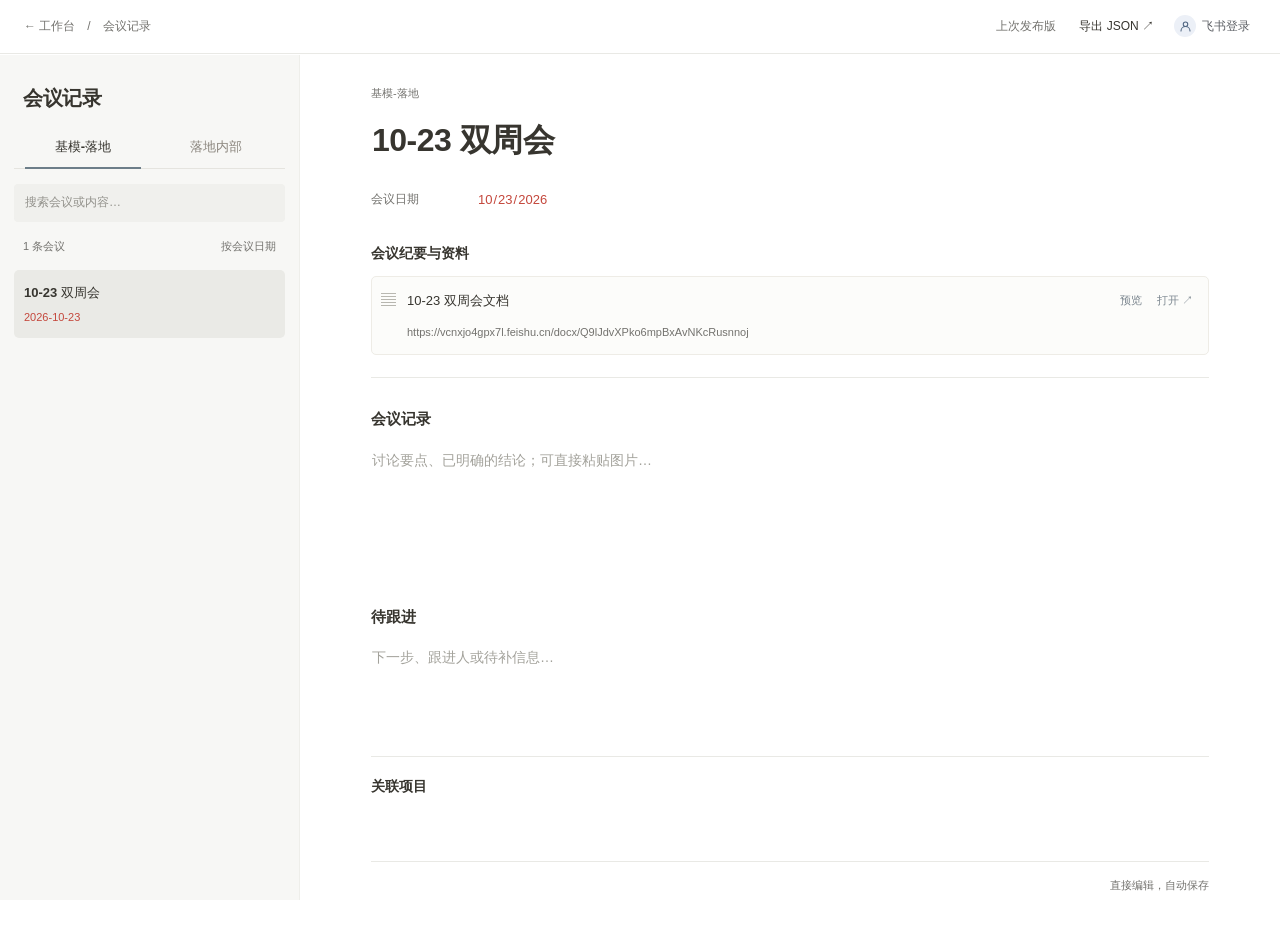
==== meetings.html @ de962060 "Enforce verified workspace administrator and commenter roles" ====
<!doctype html>
<html lang="zh-CN">
<head>
  <meta name="board-edition" content="2026-11-05-d6e3038c9b0334cf">
  <meta charset="utf-8">
  <meta name="viewport" content="width=device-width, initial-scale=1">
  <meta name="description" content="会议纪要与资料：基模-落地、落地内部，记录讨论与跟进。">
  <title>会议记录 · 基模-落地牵引项目管理</title>
  <link rel="icon" href="data:image/svg+xml,%3Csvg xmlns='http://www.w3.org/2000/svg' viewBox='0 0 32 32'%3E%3Crect width='32' height='32' rx='6' fill='%23f0efed'/%3E%3Cpath d='M9 8h10l5 5v12H9zM19 8v6h5M13 18h7M13 21h5' fill='none' stroke='%2337352f' stroke-width='1.5'/%3E%3C/svg%3E">
  <link rel="stylesheet" href="meetings.css?v=20261127-permissions">
  <link rel="stylesheet" href="workspace-account.css?v=20261126-account">
  <link rel="stylesheet" href="rich-text.css?v=20261123-citation-plain">
  <link rel="stylesheet" href="date-styles.css?v=20261030-dates">
</head>
<body class="meeting-reader">
  <a class="skip-link" href="#meetingEditor">跳到会议内容</a>
  <header class="topbar">
    <a class="back-link" href="./">← 工作台</a>
    <span class="breadcrumb" aria-hidden="true">/</span><span class="breadcrumb">会议记录</span>
    <div class="header-actions">
      <button id="saveStatus" class="save-status" title="保存当前更改" aria-live="polite">正在读取…</button>
      <button id="undoDelete" disabled>撤销删除</button>
      <button id="openTrash" disabled>回收站 <span id="trashCount"></span></button>
      <button id="exportMeetings">导出 JSON ↗</button><button id="legacyMeetings" hidden>本机备份</button><div id="workspaceAccount" class="workspace-account"></div>
    </div>
  </header>
  <div id="saveMessage" class="save-message" role="alert" hidden></div>
  <div class="meeting-layout">
    <aside class="meeting-sidebar" aria-label="会议列表">
      <div class="list-heading"><div><h1>会议记录</h1></div><button id="newMeeting" class="add-button" aria-label="新建会议">＋ 新建会议</button></div>
      <div class="meeting-tabs" role="tablist" aria-label="会议分栏"><button id="crossTeamTab" role="tab" data-category="cross-team" aria-selected="true" aria-controls="meetingList">基模-落地</button><button id="internalTab" role="tab" data-category="internal" aria-selected="false" aria-controls="meetingList" tabindex="-1">落地内部</button></div>
      <label class="search-label"><span class="sr-only">搜索会议</span><input id="meetingSearch" type="search" placeholder="搜索会议或内容…" autocomplete="off"></label>
      <div class="list-caption"><span id="meetingCount"></span><span>按会议日期</span></div>
      <nav id="meetingList" class="meeting-list" role="tabpanel" aria-labelledby="crossTeamTab"></nav>
    </aside>
    <main class="meeting-main">
      <section id="loadError" class="empty-state" hidden aria-labelledby="loadErrorTitle">
        <span class="document-mark" aria-hidden="true">▤</span><h2 id="loadErrorTitle">暂时无法读取会议记录</h2>
        <p id="loadErrorText"></p><p>原记录未被覆盖。</p>
        <div class="empty-actions"><button id="exportRaw">导出原始记录</button><button id="retryLoad">重新读取</button></div>
      </section>
      <section id="emptyState" class="empty-state" hidden><span class="document-mark" aria-hidden="true">▤</span><h2 id="emptyTitle">基模-落地</h2><p id="emptyMessage">还没有会议，先添加一份纪要。</p><button id="createFromEmpty" class="primary">＋ 新建会议</button></section>
      <article id="meetingEditor" class="meeting-editor" aria-label="会议内容" tabindex="-1" hidden>
        <div class="editor-eyebrow"><span id="meetingCategoryLabel">基模-落地</span><div class="meeting-actions"><button id="moveMeeting">移到落地内部</button><button id="deleteMeeting" class="delete-button">删除会议</button></div></div>
        <label class="sr-only" for="meetingTitle">会议标题</label><input id="meetingTitle" class="meeting-title" placeholder="未命名会议" maxlength="200" autocomplete="off" data-field="title">
        <div class="properties">
          <label for="meetingDate">会议日期</label><input id="meetingDate" type="date" data-field="date">
        </div>
        <section class="materials-section" aria-labelledby="materialsHeading">
          <div class="section-heading"><h2 id="materialsHeading">会议纪要与资料</h2><button id="uploadMaterial">↑ 上传文件</button><input id="meetingFileInput" type="file" multiple hidden></div>
          <form id="materialLinkForm" class="material-link-form"><label class="sr-only" for="materialLinkInput">飞书纪要或文档链接</label><input id="materialLinkInput" type="url" placeholder="粘贴飞书纪要或文档链接…" required autocomplete="off"><button type="submit">添加链接</button></form>
          <div id="materialList"></div>
        </section>
        <section class="writing-section"><label for="meetingNotes">会议记录</label><div id="meetingNotesHost"></div></section>
        <section class="writing-section"><label for="meetingFollowUp">待跟进</label><div id="meetingFollowUpHost"></div></section>
        <section class="project-section" aria-labelledby="projectHeading">
          <div class="section-heading"><h2 id="projectHeading">关联项目</h2></div>
          <div id="linkedProjects" class="linked-projects"></div>
          <details id="projectPicker" class="project-picker"><summary>选择关联项目</summary><label class="sr-only" for="projectSearch">搜索可关联项目</label><input id="projectSearch" type="search" placeholder="搜索项目标题…" autocomplete="off"><p id="projectReadNotice" class="muted"></p><div id="projectChoices" class="project-choices"></div></details>
        </section>
        <footer class="editor-footer"><span id="editedAt"></span><span>直接编辑，自动保存</span></footer>
      </article>
    </main>
  </div>
  <dialog id="materialPreview" class="material-preview"><header><h2 id="previewTitle">会议资料</h2><a id="previewOpen" target="_blank" rel="noopener noreferrer">打开原文 ↗</a><button id="closePreview" aria-label="关闭资料预览">×</button></header><div id="previewBody"></div></dialog>
  <dialog id="meetingTrash" class="meeting-trash" aria-labelledby="trashTitle"><header><h2 id="trashTitle">回收站</h2><button id="closeTrash" aria-label="关闭回收站">×</button></header><div id="trashList"></div></dialog>
  <div id="meetingToast" class="toast" role="status" hidden></div>
  <script type="importmap">{
  "imports": {
    "./workbench-model.js": "./workbench-model.js?v=20261105-feishu",
    "./color-presets.js": "./color-presets.js?v=20261105-feishu",
    "./deployment-config.js": "./deployment-config.js?v=20261105-sync",
    "./deployment-config.js?v=20261105-editions": "./deployment-config.js?v=20261105-sync",
    "./rich-text.js": "./rich-text.js?v=20261123-inline-citations",
    "./rich-text.js?v=20261030-card-preview": "./rich-text.js?v=20261123-inline-citations",
    "./rich-text.js?v=20261030-comment-interactions": "./rich-text.js?v=20261123-inline-citations"
  }
}</script>
  <script type="module" src="meetings.js?v=20261127-permissions"></script>
</body>
</html>
---- meetings.css ----
:root{--ink:#37352f;--muted:#73726e;--line:#e9e9e5;--soft:#f7f7f5;--font:-apple-system,"SF Pro Text","PingFang SC","Noto Sans SC",sans-serif}
*{box-sizing:border-box}body{margin:0;background:#fff;color:var(--ink);font:14px/1.65 var(--font);-webkit-font-smoothing:antialiased}button,input,select,textarea{font:inherit;color:inherit}button{border:0;background:transparent;cursor:pointer;border-radius:4px;padding:6px 9px;touch-action:manipulation}button:hover{background:#ededeb}button:disabled{opacity:.4;cursor:default}a{color:inherit;text-decoration:none}a:hover{text-decoration:underline}input,select,textarea{border:1px solid transparent;border-radius:4px;background:transparent;min-width:0}input::placeholder,textarea::placeholder{color:#92918b}input:focus,select:focus,textarea:focus{border-color:#d8d8d2;outline:none;background:#fdfdfc}button:focus-visible,a:focus-visible,summary:focus-visible{outline:2px solid #9bb9cd;outline-offset:3px}[hidden]{display:none!important}.sr-only,.skip-link{position:absolute;width:1px;height:1px;padding:0;overflow:hidden;clip:rect(0,0,0,0);white-space:nowrap;border:0}.skip-link:focus{width:auto;height:auto;clip:auto;top:8px;left:8px;padding:10px;background:#fff;z-index:50}.muted{color:var(--muted);font-size:12px}.topbar{min-height:54px;padding:8px 24px;display:flex;align-items:center;gap:12px;border-bottom:1px solid var(--line);position:sticky;top:0;z-index:10;background:#fff}.back-link,.breadcrumb{font-size:12px;color:var(--muted);white-space:nowrap}.header-actions{margin-left:auto;display:flex;align-items:center;gap:5px}.header-actions button{font-size:12px;white-space:nowrap}.save-status{color:var(--muted)}.save-status.unsaved{color:#9b6533}.save-message{padding:10px 24px;background:#fbf5e9;color:#795830;font-size:12px;border-bottom:1px solid #efe3c9;overflow-wrap:anywhere}.meeting-layout{display:grid;grid-template-columns:290px minmax(0,1fr);min-height:calc(100dvh - 55px)}.meeting-sidebar{background:var(--soft);border-right:1px solid #eeeeea;padding:29px 14px 20px;display:flex;flex-direction:column;gap:15px}.list-heading{display:flex;align-items:center;justify-content:space-between;padding:0 9px}.list-heading h1{font-size:20px;line-height:1.4;margin:0 0 4px;font-weight:650;letter-spacing:-.3px}.list-heading p{font-size:11px;color:var(--muted);margin:0}.add-button{font-size:23px;width:34px;height:34px;display:grid;place-items:center;padding:0}.search-label input{width:100%;padding:8px 10px;background:#f0f0ed;font-size:12px}.list-caption{display:flex;justify-content:space-between;padding:0 9px;color:var(--muted);font-size:11px}.meeting-list{display:flex;flex-direction:column;gap:3px}.meeting-row{display:block;width:100%;text-align:left;padding:12px 10px;border-radius:5px}.meeting-row.selected{background:#eaeae6}.meeting-row strong{font-size:13px;font-weight:550;display:block;line-height:1.65;overflow-wrap:anywhere}.meeting-row small{display:flex;gap:8px;color:var(--muted);font-size:11px;margin-top:4px}.list-empty{padding:10px;color:var(--muted);font-size:12px}.local-note{margin-top:auto;padding:28px 9px 0;font-size:11px;line-height:1.9;color:var(--muted)}.meeting-main{min-width:0}.meeting-editor{max-width:910px;padding:37px 56px 48px;margin:0 auto}.editor-eyebrow{display:flex;align-items:center;justify-content:space-between;font-size:11px;color:var(--muted);margin-bottom:10px}.delete-button{font-size:11px}.delete-button:hover{color:#a34c43;background:#fbf2f0}.meeting-title{font-size:32px;line-height:1.5;letter-spacing:-.5px;font-weight:650;padding:3px 5px;width:100%;margin:0 -5px 23px}.properties{display:grid;grid-template-columns:90px minmax(0,1fr);gap:5px 15px;align-items:center;font-size:13px}.properties>label{color:var(--muted);font-size:12px}.properties input,.properties select{padding:6px 8px;width:100%;max-width:390px}.properties select{max-width:175px}.properties input[type=date]{max-width:175px}.project-section{margin:23px 0 28px;padding:19px 0;border-top:1px solid var(--line);border-bottom:1px solid var(--line)}.section-heading{display:flex;align-items:center;gap:12px;justify-content:space-between;margin-bottom:10px}.section-heading h2{font-size:14px;line-height:1.5;font-weight:600;margin:0}.section-heading button{font-size:12px;color:var(--muted)}.section-hint{font-size:11px;color:var(--muted)}.linked-projects{display:flex;flex-wrap:wrap;gap:6px;margin-bottom:7px}.linked-project{display:flex;align-items:center;min-width:0;max-width:100%;gap:4px;padding:2px 5px 2px 8px;background:#f1f1ee;border-radius:4px;font-size:12px}.linked-project a{overflow-wrap:anywhere}.linked-project button{padding:1px 5px;color:var(--muted)}.linked-project.missing{color:var(--muted)}.project-picker summary{cursor:pointer;font-size:12px;color:var(--muted);width:max-content;padding:4px 0}.project-picker>input{background:#f7f7f5;padding:7px 10px;margin:8px 0;width:100%;font-size:12px}.project-read-notice{font-size:12px}.project-choices{display:flex;flex-direction:column;max-height:240px;overflow:auto;gap:2px}.project-choice{display:flex;align-items:flex-start;gap:9px;padding:6px;border-radius:4px;font-size:12px;cursor:pointer;overflow-wrap:anywhere}.project-choice:hover{background:#f7f7f5}.project-choice input{margin-top:4px;accent-color:#73726e;flex-shrink:0}.origin-note{padding:9px 12px;background:#f7f7f5;border-left:2px solid #dddcd5;border-radius:2px;font-size:12px;color:var(--muted);margin:0 0 28px}.writing-section{margin:0 0 25px}.writing-section>label{display:block;font-size:16px;font-weight:600;line-height:1.5;margin-bottom:8px}.writing-section textarea{display:block;width:100%;resize:vertical;padding:10px 11px;line-height:1.85;min-height:110px;background:#fcfcfb;border-color:#eeeeea;tab-size:2;overflow-wrap:anywhere}.writing-section textarea:focus{background:#fff;border-color:#cdcdc5}.materials-section{padding-top:9px;margin-top:20px}.material-row{padding:11px 0;border-bottom:1px solid var(--line)}.material-head{display:flex;align-items:center;gap:6px}.material-title{flex:1;min-width:0;font-size:13px;padding:5px 7px;font-weight:500}.material-head a,.material-head button{font-size:12px;flex-shrink:0;color:var(--muted)}.material-url{font-size:12px;padding:5px 7px;width:100%;color:var(--muted)}.material-url[aria-invalid=true]{border-color:#dca49a;background:#fff9f8}.material-error{font-size:11px;color:#a34c43;margin:3px 7px}.material-empty{font-size:12px;color:var(--muted);padding:8px 0}.editor-footer{margin-top:40px;border-top:1px solid var(--line);padding-top:14px;display:flex;justify-content:space-between;gap:10px;font-size:11px;color:var(--muted)}.empty-state{max-width:520px;margin:90px auto;padding:0 30px;text-align:center}.document-mark{font-size:32px;color:#a5a49b}.empty-state h2{font-size:21px;font-weight:600;margin:10px 0}.empty-state p{color:var(--muted);font-size:13px}.empty-actions{display:flex;flex-wrap:wrap;justify-content:center;gap:10px;margin-top:20px}.empty-actions button{background:#f1f1ee}.primary{background:#37352f;color:#fff;padding:8px 14px;margin-top:15px}.primary:hover{background:#504e47}.toast{position:fixed;bottom:22px;left:50%;transform:translateX(-50%);z-index:30;background:#37352f;color:#fff;font-size:12px;padding:10px 16px;border-radius:5px;max-width:calc(100vw - 30px);box-shadow:0 4px 16px #37352f12}
@media(min-width:900px){.meeting-sidebar{position:sticky;top:55px;height:calc(100dvh - 55px);overflow:auto}.meeting-list{overflow:auto;min-height:80px}}
@media(max-width:1050px){.meeting-layout{grid-template-columns:250px minmax(0,1fr)}.meeting-editor{padding:30px 30px 40px}.meeting-title{font-size:29px}.section-hint{display:none}}
@media(max-width:700px){.topbar{padding:7px 14px;gap:8px;flex-wrap:wrap}.header-actions{width:100%;margin-left:0;justify-content:flex-end;gap:2px}.header-actions button{min-height:36px}.header-actions .save-status{margin-right:auto}.meeting-layout{display:block}.meeting-sidebar{padding:18px 15px 14px;border-right:0;border-bottom:1px solid var(--line);gap:10px}.list-heading{padding:0 2px}.list-heading h1{font-size:19px}.list-heading p,.local-note{display:none}.list-caption{padding:0 2px}.meeting-list{max-height:200px;overflow:auto;display:block}.meeting-row{padding:9px 10px}.meeting-row small{margin-top:2px}.meeting-editor{padding:24px 20px 35px}.meeting-title{font-size:27px;margin-bottom:17px}.properties{grid-template-columns:72px minmax(0,1fr);gap:6px 8px}.properties input,.properties select{font-size:16px}.writing-section textarea,.meeting-title,.material-title,.material-url,.search-label input,.project-picker>input{font-size:16px}.meeting-title{font-size:27px}.material-head a,.material-head button{min-height:36px;display:flex;align-items:center}.linked-project button{min-height:30px;min-width:30px}.editor-eyebrow button{min-height:36px}.editor-footer{flex-direction:column;gap:2px}.empty-state{margin:40px auto}.save-message{padding:9px 15px}.project-section{margin-bottom:24px}.section-heading h2{font-size:15px}}

/* Two meeting spaces share one restrained editor. */
.meeting-layout{grid-template-columns:300px minmax(0,1fr)}
.meeting-tabs{display:grid;grid-template-columns:1fr 1fr;gap:3px;border-bottom:1px solid #e5e4df;padding:0 4px}
.meeting-tabs button{position:relative;padding:9px 3px 11px;font-size:13px;color:#8b867e;border-radius:0}
.meeting-tabs button[aria-selected=true]{color:#37352f;font-weight:550}
.meeting-tabs button[aria-selected=true]::after{content:"";height:2px;background:#6d7e89;position:absolute;bottom:-1px;left:7px;right:7px}
.meeting-tabs button:hover{background:#efeeea}
.list-heading h1{margin:0}.meeting-list{flex:1}.local-note{margin-bottom:0}
.meeting-editor{padding-top:30px;max-width:950px}
.meeting-title{margin-bottom:13px}
.meeting-actions{display:flex;align-items:center;gap:6px}.meeting-actions button{font-size:11px;color:#8d867b}
.properties{margin-bottom:24px}.properties input{padding-left:0}
.materials-section{margin:0 0 30px;padding:0 0 22px;border-bottom:1px solid var(--line)}
.materials-section .section-heading{margin-bottom:12px}
.material-link-form{display:flex;gap:7px;border:1px solid #e8e5dd;border-radius:5px;padding:4px 5px;background:#faf9f6}
.material-link-form input{flex:1;min-width:0;padding:7px;font-size:12px;background:transparent}
.material-link-form button{font-size:12px;white-space:nowrap;color:#6f7e88}
.material-link-form:focus-within{border-color:#afc0cc;background:#fff}
.material-link-form input:focus{border-color:transparent;background:transparent}
.material-row{margin-top:10px;padding:7px 9px;background:#fcfcfa;border:1px solid #eeece6;border-radius:5px}
.material-icon{font-size:15px;color:#8b8a80;flex:none}
.material-tools{display:flex;align-items:center;gap:3px;flex:none}
.material-tools button,.material-tools a{white-space:nowrap;font-size:11px;padding:4px 6px;color:#7a858e}
.material-title{font-size:13px;font-weight:500;padding:5px 4px}
.material-url{padding-left:25px;font-size:11px;text-overflow:ellipsis}
.file-meta{font-size:11px;color:#9b9489;margin:2px 0 4px 25px;overflow-wrap:anywhere}
.remove-material{opacity:0;padding:3px 6px}.material-row:hover .remove-material,.material-row:focus-within .remove-material{opacity:1}
.writing-section>label{font-size:15px}.writing-section textarea{font-size:13px;background:#fff;border-color:transparent;padding:8px;min-height:96px}
.writing-section textarea:hover{background:#faf9f7;border-color:#efede7}
.writing-section textarea:focus{background:#fff;border-color:#b6c4cd}
.project-section{margin-top:28px;border-bottom:0}.editor-footer{margin-top:22px}
.material-preview{width:min(1040px,calc(100vw - 40px));height:min(820px,calc(100dvh - 60px));max-width:none;max-height:none;padding:0;border:1px solid #ddd9d1;border-radius:8px;background:#fff;box-shadow:0 20px 70px #24221c2b}
.material-preview::backdrop{background:#37352f55}
.material-preview[open]{display:flex;flex-direction:column}
.material-preview>header{display:flex;align-items:center;gap:12px;padding:12px 18px;border-bottom:1px solid var(--line)}
.material-preview h2{font-size:14px;font-weight:550;margin:0;flex:1;min-width:0;overflow:hidden;text-overflow:ellipsis;white-space:nowrap}
.material-preview header>a{font-size:12px;color:#647d8d;white-space:nowrap}.material-preview header>button{font-size:22px;padding:0 6px}
#previewBody{flex:1;min-height:0;overflow:auto;display:flex;flex-direction:column}
#previewBody iframe{width:100%;height:100%;flex:1;border:0;background:#fff}
#previewBody img{max-width:100%;max-height:100%;object-fit:contain;margin:auto}
#previewBody pre{font:13px/1.9 var(--font);white-space:pre-wrap;overflow-wrap:anywhere;padding:22px 28px;margin:0}
.preview-hint{font-size:11px;color:#9a9389;padding:8px 18px;margin:0;border-top:1px solid var(--line)}
.file-preview-empty{margin:auto;padding:40px;color:#8a8174;font-size:13px}
@media(max-width:1050px){.meeting-layout{grid-template-columns:260px minmax(0,1fr)}.meeting-editor{padding-left:28px;padding-right:28px}}
@media(max-width:700px){
  .meeting-layout{display:block}.meeting-list{flex:none}.meeting-editor{padding:20px 18px 35px}
  .meeting-tabs button{padding:8px;font-size:13px}.meeting-tabs{margin-top:2px}
  .writing-section textarea{font-size:16px}.material-link-form input{font-size:16px}
  .material-head{flex-wrap:wrap}.material-title{flex:1;max-width:calc(100% - 30px);font-size:14px}
  .material-tools{margin-left:20px}.remove-material{opacity:1;margin-left:auto}
  .material-preview{width:calc(100vw - 16px);height:calc(100dvh - 24px)}
  .material-preview>header{padding:10px}.material-preview h2{font-size:13px}
  .meeting-actions{gap:0}.meeting-actions button{padding:6px}.editor-eyebrow{gap:8px}
}

/* Create and recover content in place. */
.add-button{width:auto;height:32px;font-size:12px;padding:5px 8px;white-space:nowrap;display:block;background:#eeede9}
.meeting-list-item{display:flex;align-items:center;border-radius:5px;min-width:0;position:relative}
.meeting-list-item.selected{background:#eaeae6}
.meeting-list-item:hover{background:#eeede9}
.meeting-list-item .meeting-row{flex:1;min-width:0;padding-right:45px;background:transparent}
.row-delete{position:absolute;right:6px;top:50%;transform:translateY(-50%);font-size:11px;color:var(--muted);opacity:0;padding:5px;pointer-events:none}
.meeting-list-item:hover .row-delete,.meeting-list-item:focus-within .row-delete{opacity:1;pointer-events:auto}
.row-delete:hover,.remove-material:hover{color:#a34c43;background:#faefeb}
.meeting-editor{scroll-margin-top:75px}
.toast{display:flex;align-items:center;gap:16px;z-index:60}
.toast button{padding:3px 8px;border:1px solid #ffffff55;color:#fff;white-space:nowrap}
.toast button:hover{background:#ffffff22}
#trashCount{font-size:10px;color:var(--muted);margin-left:2px}
.meeting-trash{width:min(620px,calc(100vw - 32px));max-height:80dvh;border:1px solid #dedbd4;border-radius:8px;padding:0;box-shadow:0 20px 70px #24221c2b;color:var(--ink)}
.meeting-trash::backdrop{background:#37352f55}
.meeting-trash[open]{display:flex;flex-direction:column}
.meeting-trash>header{display:flex;align-items:center;padding:16px 20px;border-bottom:1px solid var(--line);gap:20px}
.meeting-trash h2{font-size:17px;margin:0;font-weight:600;flex:1}
.meeting-trash header button{font-size:24px;padding:0 7px;line-height:1.4}
#trashList{padding:7px 20px 16px;overflow:auto;min-height:100px}
.trash-row{display:flex;align-items:center;gap:18px;padding:15px 0;border-bottom:1px solid var(--line)}
.trash-row:last-child{border:0}.trash-row>div{flex:1;min-width:0}
.trash-row strong{font-size:13px;font-weight:500;display:block;overflow-wrap:anywhere}
.trash-row small{display:block;font-size:11px;color:var(--muted);margin-top:4px;overflow-wrap:anywhere}
.trash-row>button{font-size:12px;flex:none;background:#f1f0ec;color:#5d717d}
.trash-empty{font-size:13px;color:var(--muted);padding:28px 0;text-align:center}
.just-restored{animation:restored-highlight 1.8s ease-out}
@keyframes restored-highlight{from{background:#edf3f8;box-shadow:0 0 0 2px #c0d3df}to{box-shadow:0 0 0 2px transparent}}
@media(prefers-reduced-motion:reduce){.just-restored{animation:none}}
@media(max-width:700px){
  .row-delete{opacity:1;pointer-events:auto;min-height:36px;right:7px}
  .meeting-editor{scroll-margin-top:110px}
  .header-actions{flex-wrap:wrap;justify-content:flex-start}.header-actions .save-status{flex:1;text-align:left}
  .meeting-trash{max-height:85dvh}.trash-row>button{min-height:40px;padding:8px 12px}
  .add-button{min-height:36px}
}
@media(hover:none){.row-delete,.remove-material{opacity:1;pointer-events:auto}}
.writing-section .rich-editor-input{min-height:140px;font-size:14px;line-height:1.8}
#meetingFollowUpHost .rich-editor-input{min-height:90px}
.writing-section .rich-editor-input img{max-width:100%;height:auto}

.meeting-reader :is(#newMeeting,#createFromEmpty,#undoDelete,#openTrash,.meeting-actions,#uploadMaterial,#materialLinkForm,#projectPicker,[data-unlink-project],[data-remove-material],[data-delete-meeting],.rich-toolbar,.rich-image-tools){display:none!important}
.meeting-reader :is([data-field],[data-material],.rich-editor){border-color:transparent;background:transparent}
.meeting-reader .rich-editor-input{padding-inline:0}
---- workspace-account.css ----
.workspace-account{display:flex;align-items:center;flex:none}
.account-trigger{display:flex;align-items:center;gap:6px;min-height:30px;max-width:136px;padding:3px 6px;border-radius:6px;font-size:12px;color:#5d6065}
.account-trigger:hover,.account-trigger[aria-expanded="true"]{background:#f2f3f5;color:#37352f}
.account-trigger-label{overflow:hidden;text-overflow:ellipsis;white-space:nowrap}
.account-avatar{position:relative;display:inline-grid;place-items:center;flex:none;width:22px;height:22px;overflow:hidden;border-radius:50%;background:#ecf0f7;color:#526884;font-size:11px;font-weight:650;line-height:1}
.account-avatar svg{width:15px;height:15px;fill:none;stroke:currentColor;stroke-width:1.45;stroke-linecap:round}
.account-avatar img{position:absolute;inset:0;width:100%;height:100%;border-radius:inherit;object-fit:cover}
.account-menu{box-sizing:border-box;position:fixed;inset:0 10px auto auto;width:min(248px,calc(100vw - 20px));padding:12px;margin:0;border:1px solid #e3e4e7;border-radius:8px;background:#fff;color:#37352f;box-shadow:0 10px 30px #25324d17}
.account-summary{display:flex;align-items:center;gap:9px;margin:2px 2px 10px;font-size:14px;font-weight:620}
.account-summary .account-avatar{width:34px;height:34px;font-size:15px}
.account-identity{display:grid;gap:3px;min-width:0}
.account-identity strong{overflow:hidden;text-overflow:ellipsis;white-space:nowrap;font-size:14px}
.account-identity span{color:#767a82;font-size:11px;font-weight:450}
.account-message{margin:0 2px 8px;color:#9b5841;font-size:12px;line-height:1.5}
.account-action{width:100%;min-height:32px;padding:5px 9px;border-radius:5px;background:#f2f3f5;text-align:left;font-size:12px}
.account-action:hover:not(:disabled){background:#e9ebef}
.account-action.sign-in{background:#eef3ff;color:#355989}
.account-action.sign-in:hover:not(:disabled){background:#e4edff}
@media(max-width:660px){.account-trigger{padding:3px}.account-trigger-label{display:none}}
---- rich-text.css ----
.rich-editor{position:relative;min-width:0;border:1px solid transparent;border-radius:5px;background:#fff;transition:border-color .15s}
.rich-editor:hover,.rich-editor:focus-within{border-color:#e4e4df}
.rich-toolbar{display:flex;flex-wrap:wrap;align-items:center;gap:2px;padding:4px 5px;color:var(--muted,#73726e);border-bottom:1px solid transparent;opacity:.55;transition:opacity .15s}
.rich-editor:hover .rich-toolbar,.rich-editor:focus-within .rich-toolbar{opacity:1;border-color:#efefeb}
.rich-toolbar button{min-width:27px;min-height:28px;margin:0;padding:3px 6px;border:0;border-radius:3px;background:transparent;color:inherit;font-family:inherit;font-size:12px;line-height:1.5;cursor:pointer}
.rich-toolbar button:hover,.rich-toolbar button:focus-visible{background:#efefeb;color:#37352f}
.rich-toolbar button[aria-pressed=true]{background:#eeeff2;color:#434d5a}
.rich-toolbar button svg{display:block;width:18px;height:18px;fill:none;stroke:currentColor;stroke-width:1.65;stroke-linecap:round;stroke-linejoin:round}
.rich-toolbar button svg text{stroke:none;fill:currentColor;font:8px -apple-system,BlinkMacSystemFont,sans-serif}
.rich-tool-separator{align-self:center;flex:none;width:1px;height:17px;margin:0 5px;background:#e5e6e8}
.rich-toolbar [data-rich-command=foreColor]{display:inline-flex;align-items:center;justify-content:center;gap:4px}
.rich-color-letter{position:relative;line-height:16px;font-weight:600;padding-bottom:3px}
.rich-color-letter:after{content:"";position:absolute;left:0;right:0;bottom:0;height:2px;border-radius:1px;background:var(--rich-text-color,#37352f)}
.rich-color-chevron{font-size:10px;color:#96978f}
.rich-editor.rich-color-open .rich-toolbar,.comment-pool .comment-entry .rich-editor.rich-color-open .rich-toolbar{opacity:1;visibility:visible;pointer-events:auto}
.rich-color-menu{position:fixed;inset:auto;z-index:2100;box-sizing:border-box;width:166px;max-height:calc(100dvh - 16px);margin:0;padding:5px;overflow:auto;border:1px solid #e3e3dc;border-radius:8px;background:#fff;color:#55584f;box-shadow:0 4px 18px #37352f12;font:12px/1.5 -apple-system,BlinkMacSystemFont,"Segoe UI","PingFang SC",sans-serif}
.rich-color-menu::backdrop{background:transparent}
.rich-color-menu button{display:flex;align-items:center;gap:10px;width:100%;min-height:32px;margin:0;padding:5px 8px;border:0;border-radius:4px;background:transparent;color:inherit;font:inherit;text-align:left;cursor:pointer}
.rich-color-menu button:hover,.rich-color-menu button:focus-visible{outline:none;background:#f3f3ee}
.rich-color-sample{display:grid;place-items:center;width:22px;height:22px;flex:none;border:1px solid #e8e8e2;border-radius:4px;background:#fafaf7;font-weight:600;font-size:13px}
.rich-color-check{margin-left:auto;visibility:hidden;color:#777c6f}
.rich-color-menu [aria-checked=true] .rich-color-check{visibility:visible}
@media(pointer:coarse){.rich-color-menu button{min-height:38px}}
.rich-paste-hint{margin-left:auto;font-size:10px;color:#a0a09a;padding:0 4px}
.rich-editor-input{position:relative;display:block;min-height:90px;padding:8px 10px;outline:none;border:0;background:transparent;color:var(--ink,#37352f);font:inherit;line-height:1.85;overflow-wrap:anywhere;white-space:normal;cursor:text}
.rich-editor-input[data-empty=true]:before{content:attr(data-placeholder);position:absolute;pointer-events:none;color:#a3a29b;max-width:calc(100% - 20px)}
.rich-content p,.rich-content div,.rich-content blockquote,.rich-content pre{margin:0 0 .55em}
.rich-content>:last-child{margin-bottom:0}
.rich-content h1,.rich-content h2,.rich-content h3{font-size:1.15em;line-height:1.55;font-weight:650;margin:1em 0 .4em}
.rich-content ul,.rich-content ol{margin:.3em 0 .6em;padding-left:1.7em}
.rich-content li{padding-left:.15em;margin:.15em 0}
.rich-content blockquote{border-left:3px solid #d8d6ce;padding-left:12px;color:#73726e}
.rich-content ul[data-rich-list=task]{list-style:none;padding-left:0}
.rich-content ul[data-rich-list=task]>li{position:relative;min-height:1.85em;padding-left:27px;list-style:none}
.rich-content [data-rich-task-box]{position:absolute;left:2px;top:.39em;box-sizing:border-box;width:16px;height:16px;border:1.5px solid #969ca4;border-radius:3px;background:#fff;user-select:none}
.rich-editor [data-rich-task-box]{cursor:pointer}
.rich-editor [data-rich-task-box]:hover{border-color:#65768c;background:#f4f6f9}
.rich-editor [data-rich-task-box]:focus-visible{outline:2px solid #9eaec7;outline-offset:3px}
.rich-content li[data-rich-task=true]{color:#919398;text-decoration:line-through;text-decoration-color:#b8bbc0}
.rich-content li[data-rich-task=true]>[data-rich-task-box]{background:#718397;border-color:#718397}
.rich-content li[data-rich-task=true]>[data-rich-task-box]::after{content:"";position:absolute;left:4px;top:1px;width:4px;height:8px;border:solid #fff;border-width:0 1.5px 1.5px 0;transform:rotate(45deg)}
.rich-content pre,.rich-content code{font-family:ui-monospace,SFMono-Regular,Consolas,monospace;background:#f5f5f2;border-radius:3px;font-size:.92em}
.rich-content pre{padding:10px;white-space:pre-wrap}
.rich-content code{padding:1px 4px}
.rich-content a{color:#54768a;text-decoration:underline;text-underline-offset:3px}
/* Inline citations leave saved link text and addresses intact. */
.rich-content [data-rich-citation]{--citation-ink:#627585;--citation-icon:url("data:image/svg+xml,%3Csvg%20xmlns=%22http://www.w3.org/2000/svg%22%20viewBox=%220%200%2016%2016%22%20fill=%22none%22%20stroke=%22black%22%20stroke-width=%221.6%22%20stroke-linecap=%22round%22%3E%3Cpath%20d=%22M7%205.5l1.8-1.8a2.5%202.5%200%20013.5%203.5l-1.8%201.8M9%2010.5l-1.8%201.8a2.5%202.5%200%2001-3.5-3.5l1.8-1.8M6.2%209.8l3.6-3.6%22/%3E%3C/svg%3E")}
.rich-content [data-rich-citation=github]{--citation-ink:#963e41;--citation-icon:url("data:image/svg+xml,%3Csvg%20xmlns=%22http://www.w3.org/2000/svg%22%20viewBox=%220%200%2016%2016%22%3E%3Cpath%20d=%22M8%200C3.58%200%200%203.58%200%208c0%203.54%202.29%206.53%205.47%207.59.4.07.55-.17.55-.38%200-.19-.01-.82-.01-1.49-2.01.37-2.53-.49-2.69-.94-.09-.23-.48-.94-.82-1.13-.28-.15-.68-.52-.01-.53.63-.01%201.08.58%201.23.82.72%201.21%201.87.87%202.33.66.07-.52.28-.87.51-1.07-1.78-.2-3.64-.89-3.64-3.95%200-.87.31-1.59.82-2.15-.08-.2-.36-1.02.08-2.12%200%200%20.67-.21%202.2.82a7.65%207.65%200%200%201%204%200c1.53-1.04%202.2-.82%202.2-.82.44%201.1.16%201.92.08%202.12.51.56.82%201.27.82%202.15%200%203.07-1.87%203.75-3.65%203.95.29.25.54.73.54%201.48%200%201.07-.01%201.93-.01%202.2%200%20.21.15.46.55.38A8.01%208.01%200%200%200%2016%208c0-4.42-3.58-8-8-8z%22/%3E%3C/svg%3E")}
.rich-content [data-rich-citation=gitlab]{--citation-ink:#985126;--citation-icon:url("data:image/svg+xml,%3Csvg%20xmlns=%22http://www.w3.org/2000/svg%22%20viewBox=%220%200%2016%2016%22%3E%3Cpath%20d=%22m.6%206%201.5-4.4c.1-.3.5-.3.6%200L4.2%206h7.6l1.5-4.4c.1-.3.5-.3.6%200L15.4%206l.5%201.5c.3%201-.1%202-.9%202.6L8%2015.4.9%2010.1C.1%209.5-.2%208.5.1%207.5z%22/%3E%3C/svg%3E")}
.rich-content [data-rich-citation]::before{content:"";display:inline-block;width:.94em;height:.94em;margin:0 .32em 0 .16em;vertical-align:-.07em;background:var(--citation-ink);mask:var(--citation-icon) center/contain no-repeat}
.rich-content [data-rich-citation-labels]{font-weight:550}
.rich-content [data-rich-citation-labels] a[href]{color:inherit!important;text-decoration:none!important;cursor:pointer}
.rich-content [data-rich-citation-labels] a[href]:is(:hover,:focus-visible){text-decoration:underline!important;text-underline-offset:.13em}
.rich-content [data-rich-citation-labels] :is(u,[style*="text-decoration"]){text-decoration:none}
.rich-content img{display:block;max-width:100%;height:auto;max-height:620px;object-fit:contain;margin:10px 0;border-radius:3px;cursor:pointer;outline-offset:3px}
.rich-content img[width]{max-height:none}
.rich-content img.rich-image-selected{outline:0}
.rich-content table{border-collapse:collapse;display:block;max-width:100%;overflow:auto;margin:10px 0}
.rich-content td,.rich-content th{border:1px solid #e0e0da;padding:5px 9px;min-width:40px}
.rich-content th{background:#f7f7f4;text-align:left}
.rich-content figure{margin:10px 0}.rich-content figcaption{color:#898880;font-size:12px}
.rich-content hr{border:0;border-top:1px solid #e4e4df;margin:15px 0}
.rich-image-tools{display:flex;flex-wrap:wrap;align-items:center;gap:10px;padding:3px 9px 8px;font-size:11px;color:#898880}
.rich-image-tools label{display:flex;align-items:center;gap:5px}
.rich-editor .rich-image-tools input{width:66px;min-width:0;min-height:26px;flex:none;padding:3px 5px;border:1px solid #deded7;border-radius:3px;background:#fff;color:#55544d;font:inherit}
.rich-image-tools button{border:0;background:#f4f3ee;border-radius:4px;font-size:11px;padding:4px 8px;color:#68665f;cursor:pointer}
.rich-image-tools [data-rich-command=removeImage]{color:#8f5249}
.rich-image-resize{position:absolute;z-index:5;box-sizing:border-box;border:1px solid #8ca9ba;pointer-events:none}
.rich-image-handle{position:absolute;width:20px;height:20px;min-width:0;min-height:0;padding:0;margin:0;border:0;border-radius:0;background:transparent;pointer-events:auto;touch-action:none;transform:translate(-50%,-50%)}
.rich-image-handle::after{content:"";position:absolute;inset:5px;border:1px solid #7695a8;border-radius:2px;background:#fff;box-shadow:0 1px 3px #37352f15}
.rich-image-handle:hover,.rich-image-handle:focus-visible{background:transparent;outline:none}
.rich-image-handle:hover::after,.rich-image-handle:focus-visible::after{background:#e9f0f4;border-color:#4d758c}
.rich-image-handle-nw{left:0;top:0;cursor:nwse-resize}.rich-image-handle-ne{left:100%;top:0;cursor:nesw-resize}.rich-image-handle-sw{left:0;top:100%;cursor:nesw-resize}.rich-image-handle-se{left:100%;top:100%;cursor:nwse-resize}
.rich-image-resizing,.rich-image-resizing *{user-select:none!important}
@media(pointer:coarse){.rich-image-handle{width:32px;height:32px}.rich-image-handle::after{inset:9px}.rich-image-tools button{min-height:32px}}
.rich-editor-message{font-size:11px;line-height:1.6;padding:4px 10px;margin:0;color:#73726e}.rich-editor-message.error{color:#a05d3c;background:#fffaf0}
.rich-dragging{border-color:#8ca9ba!important;background:#f6f9fb}
.rich-editor [hidden]{display:none!important}
.rich-editor.rich-collapsible{border-color:transparent;background:transparent}
.rich-editor.rich-collapsible:not(.is-editing):hover{background:#f8f9fa}
.rich-collapsible:not(.is-editing)>.rich-editor-input:focus-visible{outline:2px solid #a5b1c5;outline-offset:3px;border-radius:4px}
.rich-collapsible:not(.is-editing)>.rich-editor-input{min-height:28px;padding:5px 0;cursor:text;user-select:text}
.rich-collapsible:not(.is-editing)>.rich-editor-input[data-empty=true]::before{content:"点击填写";position:static;color:#a5a6a9}
.rich-collapsible.is-editing{border-color:#a5b1c5;background:#fff;border-radius:6px;box-shadow:0 0 0 1px #a5b1c510}
.rich-collapsible.is-editing:hover,.rich-collapsible.is-editing:focus-within{border-color:#8b9db9}
.rich-collapsible.is-editing>.rich-toolbar{padding:7px 8px;opacity:1;border-bottom:1px solid #e8eaee;color:#555b64}
.rich-collapsible.is-editing>.rich-editor-input{min-height:150px;padding:14px 16px 18px}
.rich-edit-actions{display:flex;justify-content:flex-end;padding:0 12px 10px}
.rich-edit-actions button{padding:4px 12px;border:1px solid #dce1e8;border-radius:4px;background:#f6f8fb;color:#52647d;font:inherit;font-size:12px;line-height:1.65;cursor:pointer}
.rich-edit-actions button:hover{background:#edf1f7;border-color:#c3ccda}
.comment-pool .rich-editor-input{min-height:65px}
.comment-entry .rich-toolbar{padding-top:0}.comment-entry .rich-editor-input{min-height:42px}
@media(max-width:760px){.rich-toolbar{opacity:1}.rich-editor{border-color:#ecece6}.rich-paste-hint{display:none}.rich-toolbar button{min-height:34px;padding:4px 7px}.rich-editor-input{font-size:16px}.rich-content img{max-height:480px}}

/* One quiet, horizontally scrollable row; menus stay above the detail panel. */
.rich-toolbar{flex-wrap:nowrap;gap:2px;padding:7px 8px;overflow-x:auto;overscroll-behavior-x:contain;scrollbar-width:thin;scrollbar-color:#dce1e8 transparent}
.rich-toolbar button{display:inline-flex;align-items:center;justify-content:center;gap:4px;flex:none;min-width:30px;height:30px;padding:4px 6px;border-radius:5px;font-size:16px;line-height:1;color:#4b515c}
.rich-toolbar button svg{width:19px;height:19px}
.rich-toolbar button:hover,.rich-toolbar button:focus-visible{background:#f0f2f5;color:#242831}
.rich-toolbar button:focus-visible{outline:2px solid #9db7ef;outline-offset:-2px}
.rich-toolbar button[aria-pressed=true],.rich-toolbar button[aria-expanded=true]{background:#eaf0ff;color:#245bdb}
.rich-toolbar button:disabled{color:#c5c9d0;cursor:default;background:transparent}
.rich-toolbar .rich-tool-separator{height:20px;margin:0 4px;background:#e6e8ed}
.rich-toolbar .rich-color-letter{font-weight:500;font-size:17px;line-height:19px}
.rich-toolbar .rich-type-icon{font-size:17px;letter-spacing:-.6px}
.rich-toolbar .rich-color-chevron{font-size:11px;color:currentColor;opacity:.7}
.rich-editor.rich-menu-open .rich-toolbar,.comment-pool .comment-entry .rich-editor.rich-menu-open .rich-toolbar{opacity:1;visibility:visible;pointer-events:auto}
.rich-collapsible.is-editing{border-color:#91aaf3;box-shadow:0 0 0 1px #91aaf310}
.rich-collapsible.is-editing>.rich-toolbar{background:#fbfcfe;border-radius:5px 5px 0 0;border-bottom-color:#e5e8ef}
.rich-format-menu{position:fixed;inset:auto;z-index:2100;box-sizing:border-box;width:190px;max-width:calc(100vw - 16px);max-height:min(440px,calc(100dvh - 16px));margin:0;padding:6px;overflow:auto;border:1px solid #e1e5ec;border-radius:9px;background:#fff;color:#3a414c;box-shadow:0 8px 30px #1d30491c,0 2px 6px #1d304908;font:13px/1.5 -apple-system,BlinkMacSystemFont,"Segoe UI","PingFang SC",sans-serif}
.rich-format-menu::backdrop{background:transparent}
.rich-format-menu button{display:flex;align-items:center;gap:10px;box-sizing:border-box;width:100%;min-height:34px;margin:0;padding:6px 9px;border:0;border-radius:5px;background:transparent;color:inherit;font:inherit;text-align:left;cursor:pointer}
.rich-format-menu button:hover,.rich-format-menu button:focus-visible{outline:none;background:#f0f4fc;color:#245bdb}
.rich-format-menu button[aria-pressed=true]{background:#edf2ff;color:#245bdb}
.rich-format-menu hr{border:0;border-top:1px solid #edf0f3;margin:5px 0}
.rich-format-menu label{display:block;font-size:12px;color:#737c8a}
.rich-format-menu input,.rich-format-menu select{box-sizing:border-box;width:100%;min-width:0;height:34px;margin-top:5px;padding:5px 8px;border:1px solid #dce1e8;border-radius:5px;background:#fff;color:#353c47;font:inherit;font-size:13px;line-height:1.4;outline:none}
.rich-format-menu input:focus,.rich-format-menu select:focus{border-color:#8fabf6;box-shadow:0 0 0 2px #3370ff0d}
.rich-format-menu [hidden]{display:none!important}
.rich-format-menu .rich-color-check{margin-left:auto}
.rich-format-menu .rich-color-sample{width:23px;height:23px;border-color:#e5e9f0;background:#fafbfc}
.rich-format-menu .rich-menu-note{margin:5px 7px 8px;font-size:12px;color:#8b919b}
.rich-style-menu{width:222px}
.rich-style-p{font-size:13px}.rich-style-h1{font-size:22px;font-weight:650}.rich-style-h2{font-size:18px;font-weight:650}.rich-style-h3{font-size:15px;font-weight:650}
.rich-style-settings{display:grid;grid-template-columns:1.5fr 1fr;gap:10px;padding:5px 8px 8px}
.rich-link-menu{width:300px;padding:13px}
.rich-link-form label+label{margin-top:12px}
.rich-format-menu .rich-menu-error{margin:6px 0;color:#bf3d3d;font-size:12px}
.rich-menu-actions{display:flex;align-items:center;justify-content:flex-end;gap:8px;margin-top:12px}
.rich-format-menu .rich-menu-actions button{width:auto;min-height:32px;padding:5px 12px}
.rich-format-menu .rich-menu-primary{background:#3370ff;color:#fff}
.rich-format-menu .rich-menu-primary:hover,.rich-format-menu .rich-menu-primary:focus-visible{background:#245bdb;color:#fff}
.rich-table-menu{width:236px;padding:10px}
.rich-table-size{margin:0 0 8px;font-size:12px;color:#737c8a}
.rich-table-grid{display:grid;grid-template-columns:repeat(8,1fr);gap:4px}
.rich-table-grid button{display:block;min-height:23px;height:23px;min-width:0;padding:0;border:1px solid #dce2ea;border-radius:3px}
.rich-table-grid button.is-included{background:#eaf0ff;border-color:#91aef0}
.rich-table-grid button:focus-visible{outline:2px solid #3370ff;outline-offset:1px}
.rich-emoji-menu{display:grid;grid-template-columns:repeat(8,1fr);width:292px;gap:2px;padding:8px}
.rich-emoji-menu button{display:grid;place-items:center;min-width:0;min-height:32px;padding:4px;font-size:20px}
.rich-painting .rich-editor-input,.rich-painting .rich-editor-input *{cursor:copy}
.rich-content h1{font-size:1.65em;line-height:1.5}.rich-content h2{font-size:1.35em;line-height:1.5}.rich-content h3{font-size:1.12em}
.rich-content table{width:max-content;max-width:100%;border-radius:4px}
.rich-content th,.rich-content td{min-width:80px;padding:7px 10px;border-color:#dfe4ec;vertical-align:top;font-weight:400}
.rich-content th{background:#f4f6fa;font-weight:600}
.rich-content td:focus-within,.rich-content th:focus-within{outline:1px solid #abc0ee;outline-offset:-1px}
.rich-content code{background:#f1f3f7;color:#4d5b72;padding:2px 5px}
.rich-content pre{margin:.6em 0;padding:12px 14px;border:1px solid #e7ebf1;background:#f6f8fb;border-radius:6px;tab-size:2;white-space:pre-wrap}
.rich-content pre code{padding:0;border:0;background:none;color:inherit;font-size:inherit}
.rich-content blockquote{margin:.7em 0;padding:3px 0 3px 13px;border-color:#b7c7e0;color:#69778a}
@media(pointer:coarse){.rich-toolbar button{min-width:36px;height:36px}.rich-format-menu button{min-height:38px}.rich-table-grid button{min-height:23px}.rich-format-menu input,.rich-format-menu select{font-size:16px;height:38px}}
---- date-styles.css ----
/* Dates use the same emphasis across cards, editors, meetings, and snapshots. */
:root{--date-ink:#c4473c}
time,.date-text,input:is([type="date"],[type="datetime-local"],[type="month"],[type="week"]){color:var(--date-ink)!important;font-variant-numeric:tabular-nums}
input:is([type="date"],[type="datetime-local"],[type="month"],[type="week"])::-webkit-datetime-edit{color:var(--date-ink)}
.meeting-row time{display:block;font-size:11px;margin-top:4px}
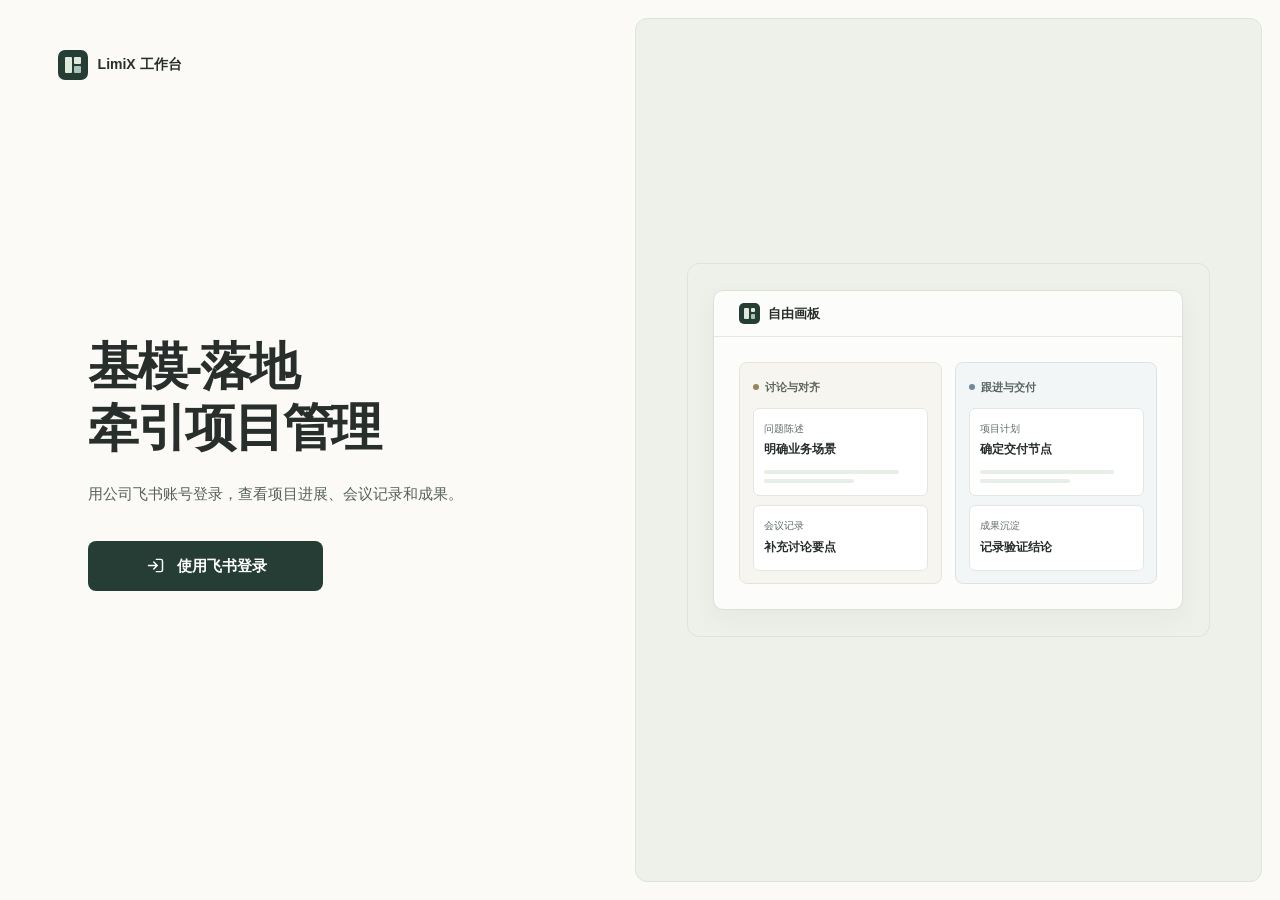
==== commit f9252043: "Add Feishu sign-in landing to the project workbench" ====
--- a/meetings.html
+++ b/meetings.html
@@ -11,8 +11,9 @@
   <link rel="stylesheet" href="workspace-account.css?v=20261126-account">
   <link rel="stylesheet" href="rich-text.css?v=20261123-citation-plain">
   <link rel="stylesheet" href="date-styles.css?v=20261030-dates">
+  <link rel="stylesheet" href="workspace-login.css?v=20261127-login">
 </head>
-<body class="meeting-reader">
+<body class="account-gated meeting-reader">
   <a class="skip-link" href="#meetingEditor">跳到会议内容</a>
   <header class="topbar">
     <a class="back-link" href="./">← 工作台</a>
@@ -76,6 +77,7 @@
     "./rich-text.js?v=20261030-comment-interactions": "./rich-text.js?v=20261123-inline-citations"
   }
 }</script>
-  <script type="module" src="meetings.js?v=20261127-permissions"></script>
+  <script type="module" src="workspace-account.js?v=20261127-login"></script>
+  <script type="module" src="meetings.js?v=20261127-login"></script>
 </body>
 </html>
--- a/workspace-login.css
+++ b/workspace-login.css
@@ -0,0 +1,180 @@
+#workbenchLogin { display: none; }
+body.account-gated { overflow: auto; }
+body.account-gated > :not(#workbenchLogin) { display: none !important; }
+body.account-gated > #workbenchLogin {
+  --login-paper: #fbfaf7;
+  --login-ink: #282e2b;
+  --login-muted: #56615b;
+  display: grid;
+  grid-template-columns: minmax(410px, .93fr) minmax(0, 1fr);
+  min-height: 100dvh;
+  background: var(--login-paper);
+  color: var(--login-ink);
+  font: 15px/1.65 -apple-system, BlinkMacSystemFont, "PingFang SC", "Microsoft YaHei", sans-serif;
+}
+.workbench-login-intro {
+  position: relative;
+  display: grid;
+  align-items: center;
+  justify-items: center;
+  padding: 112px clamp(40px, 6vw, 100px) 84px;
+}
+.workbench-login-brand {
+  position: absolute;
+  top: clamp(28px, 5.5vh, 56px);
+  left: clamp(28px, 4.5vw, 72px);
+  display: flex;
+  gap: 10px;
+  align-items: center;
+  font-size: 14px;
+  font-weight: 620;
+}
+.workbench-login-mark {
+  display: grid;
+  grid-template: 1fr 1fr / 1fr 1fr;
+  gap: 2px;
+  flex: 0 0 auto;
+  width: 30px;
+  height: 30px;
+  padding: 7px;
+  border-radius: 7px;
+  background: #263d36;
+}
+.workbench-login-mark i { border-radius: 1px; background: #e0e9dc; }
+.workbench-login-mark i:first-child { grid-row: span 2; }
+.workbench-login-mark i:last-child { background: #a7c5b8; }
+.workbench-login-content { width: min(100%, 440px); }
+.workbench-login-content h1 {
+  margin: 0;
+  font-size: clamp(38px, 4vw, 68px);
+  font-weight: 680;
+  line-height: 1.18;
+  letter-spacing: -.048em;
+}
+.workbench-login-subtitle {
+  max-width: 31em;
+  margin: 22px 0 34px;
+  color: var(--login-muted);
+  font-size: 15px;
+  line-height: 1.8;
+}
+.workbench-login-button {
+  display: inline-flex;
+  min-width: 235px;
+  min-height: 50px;
+  align-items: center;
+  justify-content: center;
+  gap: 11px;
+  padding: 11px 22px;
+  border: 1px solid transparent;
+  border-radius: 8px;
+  background: #263d36;
+  color: #fff;
+  font-size: 15px;
+  font-weight: 620;
+  transition: background .15s ease, border-color .15s ease;
+}
+.workbench-login-button:hover:enabled { background: #395449; }
+.workbench-login-button:focus-visible { outline: 2px solid #33755d; outline-offset: 4px; }
+.workbench-login-button:disabled { opacity: 1; background: #526760; }
+.workbench-login-status {
+  max-width: 26em;
+  margin: 14px 0 0;
+  color: #8d3629;
+  font-size: 13px;
+  overflow-wrap: anywhere;
+}
+.workbench-login-preview {
+  display: grid;
+  place-items: center;
+  align-self: stretch;
+  margin: clamp(12px, 1.4vw, 25px);
+  padding: clamp(26px, 4vw, 64px);
+  min-width: 0;
+  border: 1px solid #dce5db;
+  border-radius: 12px;
+  background: #edf1ea;
+}
+.login-preview-grid {
+  display: grid;
+  place-items: center;
+  width: min(100%, 580px);
+  padding: clamp(14px, 2vw, 28px);
+  border: 1px solid #dce5db;
+  border-radius: 12px;
+}
+.login-preview-frame {
+  width: 100%;
+  overflow: hidden;
+  border: 1px solid #dae2d8;
+  border-radius: 10px;
+  background: #fcfdfb;
+  box-shadow: 0 9px 28px #24352c0b;
+}
+.login-preview-bar {
+  display: flex;
+  align-items: center;
+  gap: 8px;
+  padding: 12px clamp(12px, 2vw, 25px);
+  border-bottom: 1px solid #e3e8e1;
+  font-size: 13px;
+  font-weight: 630;
+}
+.login-preview-bar .workbench-login-mark { width: 21px; height: 21px; padding: 5px; border-radius: 5px; }
+.login-preview-board {
+  display: grid;
+  grid-template-columns: repeat(2,minmax(0,1fr));
+  gap: clamp(9px, 1vw, 14px);
+  padding: clamp(12px, 2vw, 25px);
+}
+.login-preview-column {
+  display: grid;
+  align-content: start;
+  gap: 9px;
+  padding: clamp(8px, 1vw, 13px);
+  border: 1px solid #e8e3d9;
+  border-radius: 8px;
+  background: #f7f5ef;
+}
+.login-preview-progress { border-color: #dae3e7; background: #f2f6f7; }
+.login-preview-label {
+  display: flex;
+  align-items: center;
+  gap: 6px;
+  padding: 2px 0 3px;
+  color: #59645e;
+  font-size: 11px;
+  font-weight: 620;
+}
+.login-preview-label i { width: 6px; height: 6px; border-radius: 50%; background: #98845d; }
+.login-preview-progress .login-preview-label i { background: #6e8b9b; }
+.login-preview-card {
+  min-width: 0;
+  padding: 12px 10px;
+  border: 1px solid #e3e7e1;
+  border-radius: 6px;
+  background: #fff;
+}
+.login-preview-card > span, .login-preview-card > b { display: block; }
+.login-preview-card > span { color: #626d67; font-size: 10px; }
+.login-preview-card > b { margin-top: 3px; font-size: 12px; font-weight: 660; }
+.login-preview-line { display: block; width: 88%; height: 4px; margin-top: 10px; border-radius: 2px; background: #e7ede7; }
+.login-preview-line.short { width: 59%; margin-top: 5px; }
+@media (max-width: 900px) {
+  body.account-gated > #workbenchLogin { grid-template-columns: minmax(0, 1fr); align-content: start; }
+  .workbench-login-intro { padding: 106px 26px 26px; }
+  .workbench-login-brand { left: 26px; }
+  .workbench-login-content { width: min(100%, 480px); }
+  .workbench-login-content h1 { font-size: clamp(36px, 7.1vw, 54px); }
+  .workbench-login-subtitle { margin: 15px 0 22px; }
+  .workbench-login-preview { width: min(calc(100% - 48px), 534px); margin: 12px auto 24px; padding: 15px; }
+}
+@media (max-width: 430px) {
+  .workbench-login-intro { padding-top: 89px; }
+  .workbench-login-button { width: 100%; }
+  .login-preview-grid { padding: 0; border: 0; }
+  .login-preview-card-small { display: none; }
+}
+@media (prefers-reduced-motion: reduce) {
+  .workbench-login-button { transition: none; }
+}
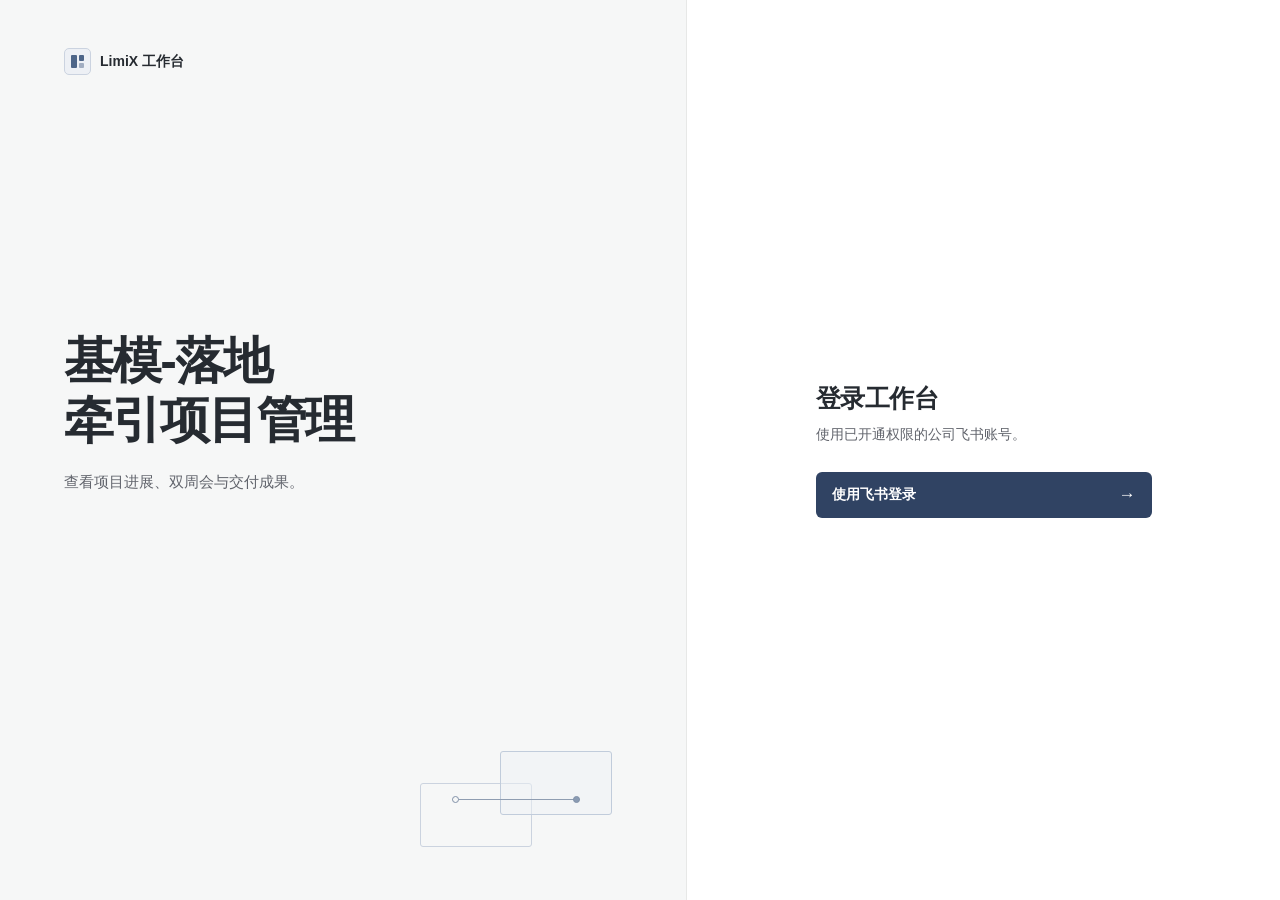
==== commit c83714f9: "Simplify the workbench sign-in screen" ====
--- a/meetings.html
+++ b/meetings.html
@@ -11,7 +11,7 @@
   <link rel="stylesheet" href="workspace-account.css?v=20261126-account">
   <link rel="stylesheet" href="rich-text.css?v=20261123-citation-plain">
   <link rel="stylesheet" href="date-styles.css?v=20261030-dates">
-  <link rel="stylesheet" href="workspace-login.css?v=20261127-login">
+  <link rel="stylesheet" href="workspace-login.css?v=20261127-login-design">
 </head>
 <body class="account-gated meeting-reader">
   <a class="skip-link" href="#meetingEditor">跳到会议内容</a>
@@ -77,7 +77,7 @@
     "./rich-text.js?v=20261030-comment-interactions": "./rich-text.js?v=20261123-inline-citations"
   }
 }</script>
-  <script type="module" src="workspace-account.js?v=20261127-login"></script>
-  <script type="module" src="meetings.js?v=20261127-login"></script>
+  <script type="module" src="workspace-account.js?v=20261127-login-design"></script>
+  <script type="module" src="meetings.js?v=20261127-login-design"></script>
 </body>
 </html>
--- a/workspace-login.css
+++ b/workspace-login.css
@@ -2,178 +2,162 @@
 body.account-gated { overflow: auto; }
 body.account-gated > :not(#workbenchLogin) { display: none !important; }
 body.account-gated > #workbenchLogin {
-  --login-paper: #fbfaf7;
-  --login-ink: #282e2b;
-  --login-muted: #56615b;
+  --login-ink: #262b31;
+  --login-muted: #61646c;
+  --login-rule: #e7e8e7;
   display: grid;
-  grid-template-columns: minmax(410px, .93fr) minmax(0, 1fr);
+  grid-template-columns: minmax(0, 1.16fr) minmax(360px, 1fr);
   min-height: 100dvh;
-  background: var(--login-paper);
   color: var(--login-ink);
+  background: #fff;
   font: 15px/1.65 -apple-system, BlinkMacSystemFont, "PingFang SC", "Microsoft YaHei", sans-serif;
 }
 .workbench-login-intro {
-  position: relative;
   display: grid;
+  grid-template-rows: auto 1fr auto;
+  gap: 38px;
   align-items: center;
-  justify-items: center;
-  padding: 112px clamp(40px, 6vw, 100px) 84px;
+  padding: 48px clamp(36px, 5vw, 80px);
+  border-right: 1px solid var(--login-rule);
+  background: #f6f7f7;
 }
 .workbench-login-brand {
-  position: absolute;
-  top: clamp(28px, 5.5vh, 56px);
-  left: clamp(28px, 4.5vw, 72px);
   display: flex;
-  gap: 10px;
+  gap: 9px;
   align-items: center;
   font-size: 14px;
-  font-weight: 620;
+  font-weight: 640;
 }
 .workbench-login-mark {
   display: grid;
   grid-template: 1fr 1fr / 1fr 1fr;
   gap: 2px;
   flex: 0 0 auto;
-  width: 30px;
-  height: 30px;
-  padding: 7px;
-  border-radius: 7px;
-  background: #263d36;
+  width: 27px;
+  height: 27px;
+  padding: 6px;
+  border: 1px solid #cbd3e0;
+  border-radius: 5px;
+  background: #edf0f5;
 }
-.workbench-login-mark i { border-radius: 1px; background: #e0e9dc; }
+.workbench-login-mark i { border-radius: 1px; background: #4d6588; }
 .workbench-login-mark i:first-child { grid-row: span 2; }
-.workbench-login-mark i:last-child { background: #a7c5b8; }
-.workbench-login-content { width: min(100%, 440px); }
-.workbench-login-content h1 {
+.workbench-login-mark i:last-child { opacity: .48; }
+.workbench-login-identity { padding: 12px 0; }
+.workbench-login-identity h1 {
   margin: 0;
-  font-size: clamp(38px, 4vw, 68px);
-  font-weight: 680;
-  line-height: 1.18;
-  letter-spacing: -.048em;
+  font-size: clamp(40px, 3.9vw, 65px);
+  font-weight: 670;
+  line-height: 1.19;
+  letter-spacing: -.037em;
+}
+.workbench-login-identity p {
+  margin: 19px 0 0;
+  color: var(--login-muted);
+}
+.workbench-login-diagram {
+  display: grid;
+  grid-template: repeat(6, 16px) / repeat(12, 16px);
+  justify-self: end;
+  margin: 0 10px 5px 0;
+}
+.workbench-login-diagram i {
+  position: relative;
+  display: block;
+  border: 1px solid #cbd3df;
+  border-radius: 3px;
+}
+.workbench-login-diagram i:nth-child(1) {
+  grid-area: 3 / 1 / 7 / 8;
+}
+.workbench-login-diagram i:nth-child(2) {
+  grid-area: 1 / 6 / 5 / 13;
+  border-color: #c1ccdb;
+  background: #edf1f57d;
+}
+.workbench-login-diagram i:nth-child(3) {
+  align-self: center;
+  grid-area: 2 / 3 / 6 / 11;
+  height: 1px;
+  border: 0;
+  border-top: 1px solid #8f9db1;
+}
+.workbench-login-diagram i:nth-child(3)::before,
+.workbench-login-diagram i:nth-child(3)::after {
+  position: absolute;
+  top: -4px;
+  width: 5px;
+  height: 5px;
+  border: 1px solid #8191a8;
+  border-radius: 50%;
+  background: #f6f7f7;
+  content: "";
+}
+.workbench-login-diagram i:nth-child(3)::before { left: 0; }
+.workbench-login-diagram i:nth-child(3)::after { right: 0; background: #8a9bb3; }
+.workbench-login-access {
+  display: grid;
+  place-items: center;
+  padding: 56px clamp(32px, 4.5vw, 72px);
+}
+.workbench-login-content { width: min(100%, 336px); }
+.workbench-login-content h2 {
+  margin: 0;
+  font-size: 25px;
+  font-weight: 660;
+  line-height: 1.3;
+  letter-spacing: -.02em;
 }
 .workbench-login-subtitle {
-  max-width: 31em;
-  margin: 22px 0 34px;
+  margin: 8px 0 26px;
   color: var(--login-muted);
-  font-size: 15px;
-  line-height: 1.8;
+  font-size: 14px;
 }
 .workbench-login-button {
-  display: inline-flex;
-  min-width: 235px;
-  min-height: 50px;
+  display: flex;
+  width: 100%;
+  min-height: 46px;
   align-items: center;
-  justify-content: center;
-  gap: 11px;
-  padding: 11px 22px;
-  border: 1px solid transparent;
-  border-radius: 8px;
-  background: #263d36;
+  justify-content: space-between;
+  gap: 12px;
+  padding: 10px 16px;
+  border-radius: 6px;
+  background: #304363;
   color: #fff;
-  font-size: 15px;
+  font-size: 14px;
   font-weight: 620;
-  transition: background .15s ease, border-color .15s ease;
+  transition: background .15s ease;
 }
-.workbench-login-button:hover:enabled { background: #395449; }
-.workbench-login-button:focus-visible { outline: 2px solid #33755d; outline-offset: 4px; }
-.workbench-login-button:disabled { opacity: 1; background: #526760; }
+.workbench-login-button:hover:enabled { background: #3c5478; }
+.workbench-login-button:active:enabled { transform: translateY(1px); }
+.workbench-login-button:focus-visible { outline: 2px solid #5278b4; outline-offset: 4px; }
+.workbench-login-button:disabled { opacity: 1; background: #56657c; }
+.workbench-login-arrow { font-weight: 450; font-size: 17px; line-height: 1; }
 .workbench-login-status {
-  max-width: 26em;
-  margin: 14px 0 0;
-  color: #8d3629;
+  margin: 12px 0 0;
+  color: #943e35;
   font-size: 13px;
   overflow-wrap: anywhere;
 }
-.workbench-login-preview {
-  display: grid;
-  place-items: center;
-  align-self: stretch;
-  margin: clamp(12px, 1.4vw, 25px);
-  padding: clamp(26px, 4vw, 64px);
-  min-width: 0;
-  border: 1px solid #dce5db;
-  border-radius: 12px;
-  background: #edf1ea;
-}
-.login-preview-grid {
-  display: grid;
-  place-items: center;
-  width: min(100%, 580px);
-  padding: clamp(14px, 2vw, 28px);
-  border: 1px solid #dce5db;
-  border-radius: 12px;
-}
-.login-preview-frame {
-  width: 100%;
-  overflow: hidden;
-  border: 1px solid #dae2d8;
-  border-radius: 10px;
-  background: #fcfdfb;
-  box-shadow: 0 9px 28px #24352c0b;
-}
-.login-preview-bar {
-  display: flex;
-  align-items: center;
-  gap: 8px;
-  padding: 12px clamp(12px, 2vw, 25px);
-  border-bottom: 1px solid #e3e8e1;
-  font-size: 13px;
-  font-weight: 630;
-}
-.login-preview-bar .workbench-login-mark { width: 21px; height: 21px; padding: 5px; border-radius: 5px; }
-.login-preview-board {
-  display: grid;
-  grid-template-columns: repeat(2,minmax(0,1fr));
-  gap: clamp(9px, 1vw, 14px);
-  padding: clamp(12px, 2vw, 25px);
-}
-.login-preview-column {
-  display: grid;
-  align-content: start;
-  gap: 9px;
-  padding: clamp(8px, 1vw, 13px);
-  border: 1px solid #e8e3d9;
-  border-radius: 8px;
-  background: #f7f5ef;
-}
-.login-preview-progress { border-color: #dae3e7; background: #f2f6f7; }
-.login-preview-label {
-  display: flex;
-  align-items: center;
-  gap: 6px;
-  padding: 2px 0 3px;
-  color: #59645e;
-  font-size: 11px;
-  font-weight: 620;
-}
-.login-preview-label i { width: 6px; height: 6px; border-radius: 50%; background: #98845d; }
-.login-preview-progress .login-preview-label i { background: #6e8b9b; }
-.login-preview-card {
-  min-width: 0;
-  padding: 12px 10px;
-  border: 1px solid #e3e7e1;
-  border-radius: 6px;
-  background: #fff;
-}
-.login-preview-card > span, .login-preview-card > b { display: block; }
-.login-preview-card > span { color: #626d67; font-size: 10px; }
-.login-preview-card > b { margin-top: 3px; font-size: 12px; font-weight: 660; }
-.login-preview-line { display: block; width: 88%; height: 4px; margin-top: 10px; border-radius: 2px; background: #e7ede7; }
-.login-preview-line.short { width: 59%; margin-top: 5px; }
-@media (max-width: 900px) {
-  body.account-gated > #workbenchLogin { grid-template-columns: minmax(0, 1fr); align-content: start; }
-  .workbench-login-intro { padding: 106px 26px 26px; }
-  .workbench-login-brand { left: 26px; }
-  .workbench-login-content { width: min(100%, 480px); }
-  .workbench-login-content h1 { font-size: clamp(36px, 7.1vw, 54px); }
-  .workbench-login-subtitle { margin: 15px 0 22px; }
-  .workbench-login-preview { width: min(calc(100% - 48px), 534px); margin: 12px auto 24px; padding: 15px; }
-}
-@media (max-width: 430px) {
-  .workbench-login-intro { padding-top: 89px; }
-  .workbench-login-button { width: 100%; }
-  .login-preview-grid { padding: 0; border: 0; }
-  .login-preview-card-small { display: none; }
+@media (max-width: 760px) {
+  body.account-gated > #workbenchLogin {
+    grid-template-columns: minmax(0,1fr);
+    grid-template-rows: auto 1fr;
+  }
+  .workbench-login-intro {
+    grid-template-rows: auto auto;
+    gap: 43px;
+    padding: 31px 28px 36px;
+    border-right: 0;
+    border-bottom: 1px solid var(--login-rule);
+  }
+  .workbench-login-identity { padding: 0; }
+  .workbench-login-identity h1 { font-size: clamp(34px, 7vw, 48px); }
+  .workbench-login-identity p { margin-top: 13px; }
+  .workbench-login-diagram { display: none; }
+  .workbench-login-access { align-items: start; justify-items: stretch; padding: 38px 28px 52px; }
+  .workbench-login-content { width: 100%; max-width: 420px; }
+  .workbench-login-content h2 { font-size: 22px; }
 }
 @media (prefers-reduced-motion: reduce) {
   .workbench-login-button { transition: none; }
